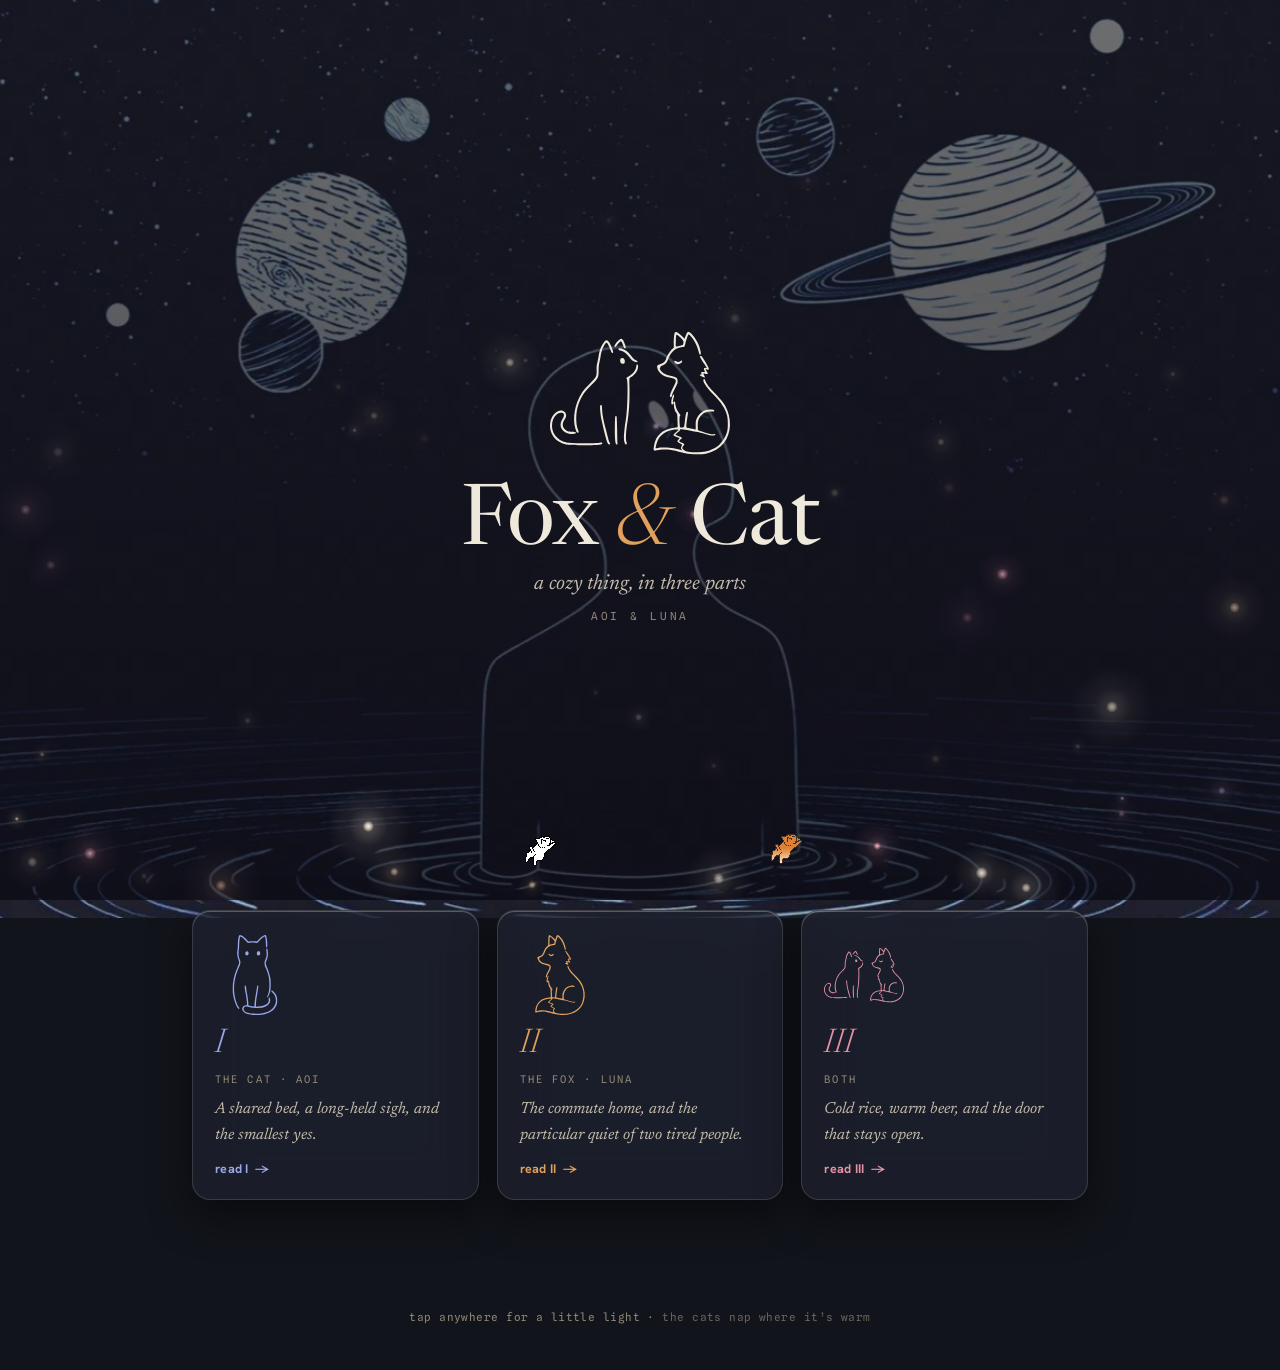
==== index.html @ b0383858 "Add files via upload" ====
<!DOCTYPE html>
<html lang="en">
<head>
<meta charset="utf-8">
<meta name="viewport" content="width=device-width, initial-scale=1">
<title>Fox &amp; Cat</title>
<meta name="description" content="Fox & Cat — a cozy thing, in three parts.">
<link rel="preconnect" href="https://fonts.googleapis.com">
<link rel="preconnect" href="https://fonts.gstatic.com" crossorigin>
<link href="https://fonts.googleapis.com/css2?family=Hanken+Grotesk:wght@400;500;600;700;800&family=Newsreader:ital,opsz,wght@0,6..72,300..600;1,6..72,300..500&family=Spline+Sans+Mono:wght@400;500;600&display=swap" rel="stylesheet">
<link rel="stylesheet" href="css/theme.css">
</head>
<body>
  <script src="js/art.js"></script>
  <script src="js/fireflies.js"></script>
  <script src="js/neko.js"></script>
  <script src="js/landing.js"></script>
</body>
</html>
---- css/theme.css ----
/* =====================================================================
   Fox & Cat — theme
   Glass + colour theming lifted from PaperNotes (paper theme removed),
   retuned for a cozy dark reading experience layered over live wallpapers.
   ===================================================================== */

*{ box-sizing:border-box; }
html,body{ margin:0; padding:0; }
html{ scroll-behavior:smooth; }

:root{
  --ui:'Hanken Grotesk',system-ui,-apple-system,sans-serif;
  --read:'Newsreader',Georgia,serif;
  --mono:'Spline Sans Mono',ui-monospace,monospace;

  /* cozy dark base — the wallpaper shows behind everything; these tint the glass */
  --canvas:#12141b;
  --ink:#efe9dc;
  --ink-soft:#c4bcab;
  --ink-faint:#8f8776;
  --edge:rgba(239,233,220,.14);
  --edge2:rgba(239,233,220,.08);
  --shadow:rgba(0,0,0,.5);

  /* accent — overwritten per chapter by the mood engine */
  --accent:#e0a15c;
  --accent-soft:rgba(224,161,92,.16);

  /* glass panels: translucent, blurred, with an inset highlight */
  --panelS:#1b1e27;
  --cardS:#20242f;
  --panel: color-mix(in oklab, var(--panelS) 62%, transparent);
  --card:  color-mix(in oklab, var(--cardS) 66%, transparent);
  --blur:26px; --sat:1.7;
  --glass-hi: inset 0 1px 0 color-mix(in oklab, #fff 26%, transparent), 0 14px 40px var(--shadow);

  --fs:1;
  -webkit-font-smoothing:antialiased;
  text-rendering:optimizeLegibility;
}

body{
  background:var(--canvas);
  color:var(--ink);
  font-family:var(--ui);
  min-height:100vh;
  overflow-x:hidden;
}

::selection{ background:var(--accent-soft); }
::-webkit-scrollbar{ width:10px; height:10px; }
::-webkit-scrollbar-thumb{ background:var(--edge); border-radius:8px; border:2px solid transparent; background-clip:padding-box; }
::-webkit-scrollbar-thumb:hover{ background:var(--ink-faint); background-clip:padding-box; }

/* ---- background layers driven by the mood engine ------------------- */
.wall{
  position:fixed; inset:0; z-index:0;
  background-size:cover; background-position:center;
  will-change:opacity; opacity:0;
  transition:opacity 1.25s ease;
  transform:scale(1.04); /* tiny overscan so edges never show during parallax */
}
#scrim{
  position:fixed; inset:0; z-index:1; pointer-events:none;
  transition:background 1.1s ease;
}
#firefly-canvas{
  position:fixed; inset:0; z-index:2; pointer-events:none;
}

/* the reading column & chrome sit above */
.stage{ position:relative; z-index:3; }

/* ---- thin reading-progress bar ------------------------------------- */
#progress{
  position:fixed; top:0; left:0; height:2px; width:0%;
  background:var(--accent); z-index:20;
  box-shadow:0 0 10px var(--accent);
  transition:width .12s linear, background 1s ease;
}

/* ---- top bar ------------------------------------------------------- */
.topbar{
  position:fixed; top:0; left:0; right:0; z-index:15;
  display:flex; align-items:center; gap:12px;
  height:52px; padding:0 18px;
  background:linear-gradient(180deg, color-mix(in oklab,var(--panelS) 55%,transparent), transparent);
  backdrop-filter:blur(8px);
}
.topbar .home{
  display:inline-flex; align-items:center; gap:9px;
  color:var(--ink); text-decoration:none;
  font-weight:700; font-size:15px; letter-spacing:-.01em;
  padding:6px 8px; border-radius:9px;
}
.topbar .home:hover{ color:var(--accent); }
.topbar .home .glyph{ width:22px; height:22px; color:var(--accent); display:flex; }
.topbar .spacer{ flex:1; }
.topbar .cc{
  font-family:var(--mono); font-size:11px; letter-spacing:.14em; text-transform:uppercase;
  color:var(--ink-faint);
}

/* =====================================================================
   READER
   ===================================================================== */
.reader{
  max-width:720px;
  margin:0 auto;
  padding:120px 28px 40px;
  animation:rise .5s ease both;
}

/* chapter hero */
.hero{ text-align:center; margin:8px 0 40px; }
.hero .numeral{
  font-family:var(--read); font-weight:300; font-style:italic;
  font-size:clamp(56px,12vw,104px); line-height:.9;
  color:var(--accent); letter-spacing:.02em;
  filter:drop-shadow(0 4px 24px var(--accent-soft));
}
.hero .kicker{
  font-family:var(--mono); font-size:12px; letter-spacing:.28em; text-transform:uppercase;
  color:var(--ink-faint); margin:14px 0 6px;
}
.hero .tagline{
  font-family:var(--read); font-style:italic; font-size:19px;
  color:var(--ink-soft); max-width:38ch; margin:0 auto;
}
.hero .art{ width:132px; height:132px; margin:6px auto 4px; color:var(--ink); }
.hero .art svg{ width:100%; height:100%; overflow:visible; }
.float{ animation:float 7s ease-in-out infinite; }
.float.slow{ animation-duration:9s; }

/* the glass reading page */
.page{
  background:var(--card);
  border:1px solid var(--edge);
  border-radius:18px;
  box-shadow:var(--glass-hi);
  backdrop-filter:blur(var(--blur)) saturate(var(--sat));
  -webkit-backdrop-filter:blur(var(--blur)) saturate(var(--sat));
  padding:44px clamp(22px,5vw,52px);
}

/* ---- markdown reading typography (from PaperNotes .md) -------------- */
.md{ font-family:var(--read); color:var(--ink); font-size:calc(19.5px*var(--fs)); line-height:1.8; }
.md > *:first-child{ margin-top:0; }
.md p{ margin:0 0 1.15em; }
.md strong{ font-weight:600; color:var(--ink); }
.md em{ font-style:italic; }
.md del{ color:var(--ink-faint); }
.md h1,.md h2,.md h3{ font-family:var(--read); font-weight:560; line-height:1.25; letter-spacing:-.01em; text-wrap:balance; }
.md h2{ font-size:1.4em; margin:1.7em 0 .5em; }
.md a{ color:var(--accent); text-decoration-color:var(--accent-soft); text-underline-offset:3px; }
.md a:hover{ text-decoration-color:var(--accent); }
.md blockquote{
  margin:1.4em 0; padding:.2em 0 .2em 1.3em;
  border-left:2px solid var(--accent); color:var(--ink-soft); font-style:italic;
}

/* section breaks (--- in the md) become a cozy motif, per chapter */
.md hr{
  border:none; height:34px; margin:2.1em auto;
  background-repeat:no-repeat; background-position:center; background-size:auto 100%;
  opacity:.85;
}
/* the motif svg is injected per-chapter as a CSS var --divider (data-uri) */
.md hr{ background-image:var(--divider); }

/* first-letter warmth on the opening paragraph */
.md .lede::first-letter{
  font-size:3.1em; line-height:.8; float:left;
  padding:.06em .12em 0 0; color:var(--accent); font-weight:500;
}

/* end-of-chapter block */
.chapter-end{ margin:52px auto 8px; text-align:center; }
.chapter-end .curl{ width:120px; height:96px; margin:0 auto 10px; color:var(--ink-soft); }
.chapter-end .curl svg{ width:100%; height:100%; }
.chapter-end .fin{
  font-family:var(--mono); font-size:11px; letter-spacing:.3em; text-transform:uppercase;
  color:var(--ink-faint);
}

/* chapter navigation */
.chapnav{ display:flex; gap:14px; justify-content:center; flex-wrap:wrap; margin:34px 0 40px; }
.chapnav a{
  display:inline-flex; align-items:center; gap:9px;
  font-family:var(--ui); font-size:14px; font-weight:600;
  color:var(--ink); text-decoration:none;
  background:var(--panel); border:1px solid var(--edge); border-radius:11px;
  padding:11px 16px; backdrop-filter:blur(var(--blur));
  transition:border-color .18s, transform .18s;
}
.chapnav a:hover{ border-color:var(--accent); transform:translateY(-2px); }
.chapnav a .mini{ width:20px; height:20px; color:var(--accent); }
.chapnav a.ghost{ color:var(--ink-soft); }

/* =====================================================================
   LANDING
   ===================================================================== */
.cover{
  position:relative; z-index:3;
  min-height:100vh;
  display:flex; flex-direction:column; align-items:center; justify-content:center;
  padding:80px 24px 40px; text-align:center;
}
.cover .crest{ width:180px; height:150px; margin:0 auto 6px; color:var(--ink); }
.cover .crest svg{ width:100%; height:100%; overflow:visible; }
.cover h1{
  font-family:var(--read); font-weight:400;
  font-size:clamp(44px,9vw,84px); line-height:1;
  margin:8px 0 6px; letter-spacing:-.015em;
}
.cover h1 .amp{ color:var(--accent); font-style:italic; font-weight:300; }
.cover .sub{
  font-family:var(--read); font-style:italic; font-size:clamp(16px,2.6vw,21px);
  color:var(--ink-soft); max-width:34ch; margin:2px auto 4px;
}
.cover .byline{
  font-family:var(--mono); font-size:11px; letter-spacing:.26em; text-transform:uppercase;
  color:var(--ink-faint); margin-top:10px;
}

.chapters{
  position:relative; z-index:3;
  max-width:940px; margin:0 auto; padding:10px 22px 110px;
  display:grid; gap:18px;
  grid-template-columns:repeat(3,1fr);
}
@media (max-width:820px){ .chapters{ grid-template-columns:1fr; max-width:460px; } }

.ch-card{
  display:flex; flex-direction:column; gap:12px;
  text-decoration:none; color:var(--ink);
  background:var(--card); border:1px solid var(--edge); border-radius:18px;
  box-shadow:var(--glass-hi);
  backdrop-filter:blur(var(--blur)) saturate(var(--sat));
  -webkit-backdrop-filter:blur(var(--blur)) saturate(var(--sat));
  padding:24px 22px 22px;
  transition:transform .22s ease, border-color .22s ease;
}
.ch-card:hover{ transform:translateY(-5px); border-color:var(--c,var(--accent)); }
.ch-card .art{ width:80px; height:80px; color:var(--c,var(--ink)); }
.ch-card .art svg{ width:100%; height:100%; overflow:visible; }
.ch-card .num{
  font-family:var(--read); font-style:italic; font-weight:300; font-size:34px;
  color:var(--c,var(--accent)); line-height:1;
}
.ch-card .who{
  font-family:var(--mono); font-size:10.5px; letter-spacing:.2em; text-transform:uppercase;
  color:var(--ink-faint);
}
.ch-card .teaser{
  font-family:var(--read); font-style:italic; font-size:16px; line-height:1.6; color:var(--ink-soft);
  margin:0;
}
.ch-card .go{
  margin-top:auto; font-family:var(--ui); font-size:12.5px; font-weight:700; letter-spacing:.02em;
  color:var(--c,var(--accent)); display:inline-flex; align-items:center; gap:7px;
}

.cover-foot{
  position:relative; z-index:3; text-align:center; padding:0 20px 46px;
  font-family:var(--mono); font-size:11px; color:var(--ink-faint); letter-spacing:.04em;
}
.cover-foot .km{ opacity:.7; }

/* =====================================================================
   motion
   ===================================================================== */
@keyframes rise{ from{opacity:0; transform:translateY(10px)} to{opacity:1; transform:none} }
@keyframes float{ 0%,100%{transform:translateY(0)} 50%{transform:translateY(-9px)} }
@keyframes drift{ 0%,100%{transform:translateY(0) rotate(-1deg)} 50%{transform:translateY(-6px) rotate(1deg)} }
@keyframes blink{ 0%,92%,100%{transform:scaleY(1)} 96%{transform:scaleY(.1)} }
.tail{ transform-origin:left center; animation:drift 6s ease-in-out infinite; }

/* the sleepy neko element */
.oneko{
  position:fixed; width:32px; height:32px; z-index:5;
  image-rendering:pixelated; pointer-events:none;
  background-repeat:no-repeat;
}

@media (prefers-reduced-motion:reduce){
  *{ animation-duration:.001ms !important; transition-duration:.001ms !important; }
  .wall{ transition:opacity .2s ease; }
}

@media (max-width:640px){
  .reader{ padding:100px 16px 30px; }
  .page{ padding:30px 20px; border-radius:14px; }
  .md{ font-size:calc(18px*var(--fs)); }
}

/* inline-svg sizing for injected motifs */
.topbar .home .glyph svg,
.hero .art svg,
.chapter-end .curl svg,
.chapnav a .mini svg,
.ch-card .art svg,
.cover .crest svg{ width:100%; height:100%; display:block; }
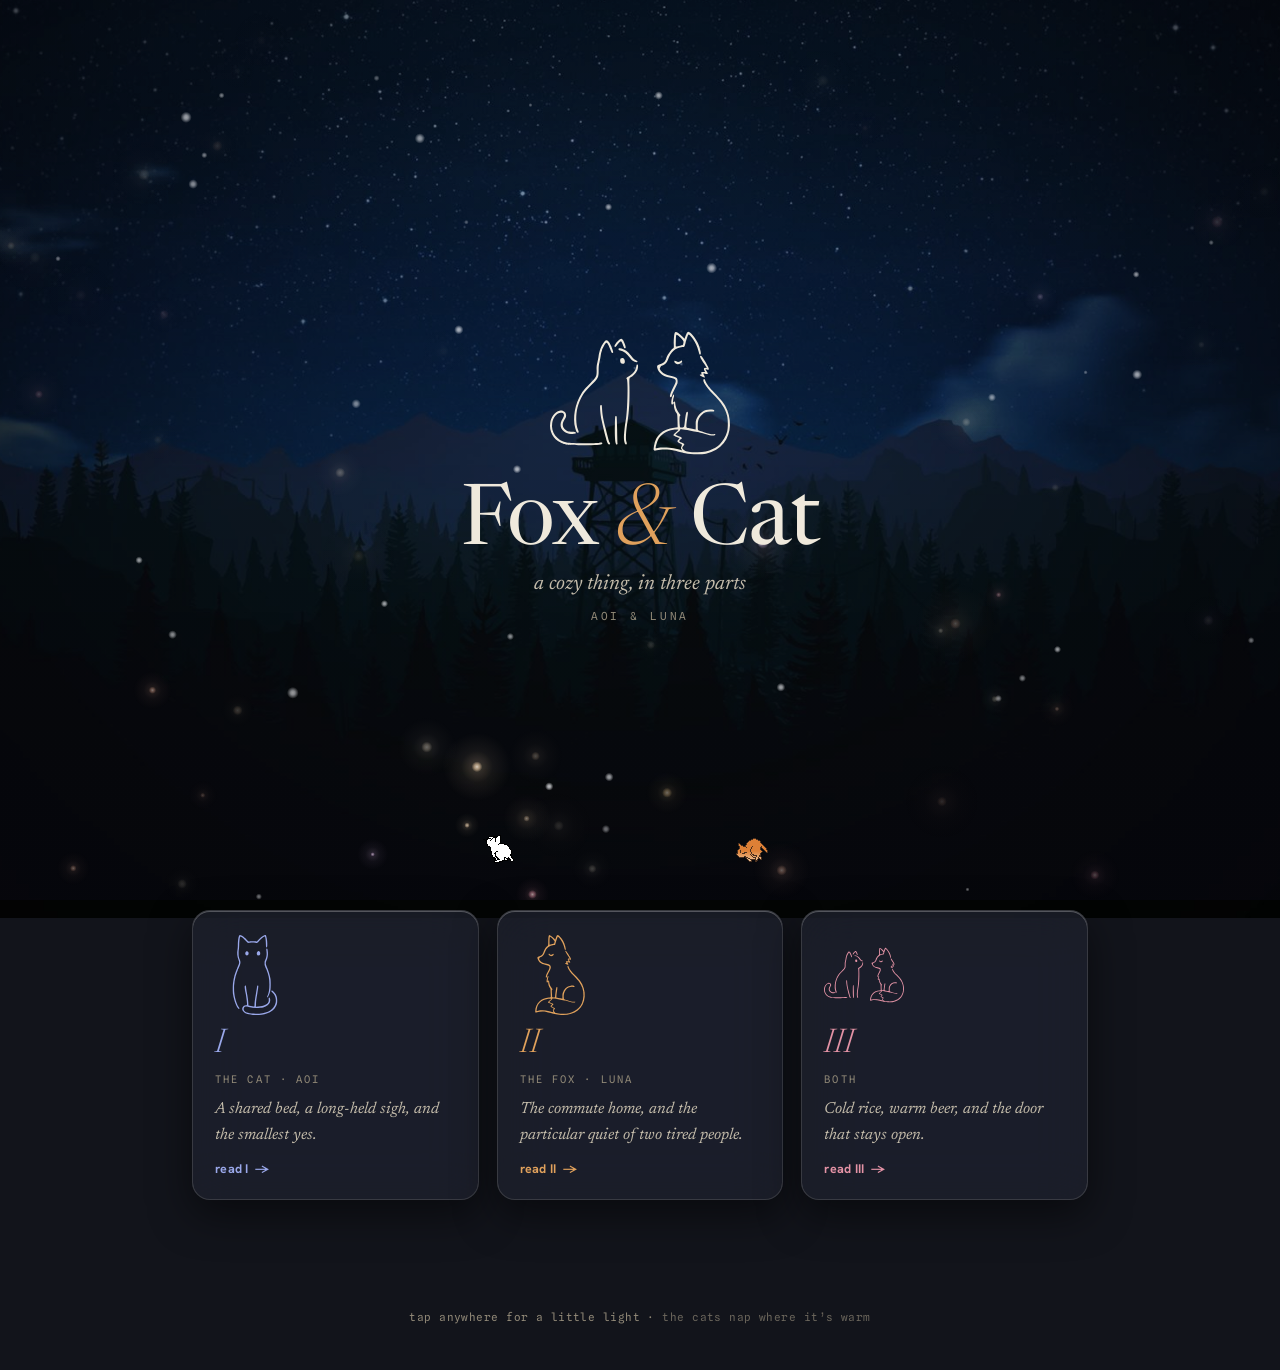
==== commit a686c64e: "Add files via upload" ====
--- a/index.html
+++ b/index.html
@@ -13,6 +13,7 @@
 <body>
   <script src="js/art.js"></script>
   <script src="js/fireflies.js"></script>
+  <script src="js/weather.js"></script>
   <script src="js/neko.js"></script>
   <script src="js/landing.js"></script>
 </body>
--- a/css/theme.css
+++ b/css/theme.css
@@ -301,3 +301,24 @@
 .chapnav a .mini svg,
 .ch-card .art svg,
 .cover .crest svg{ width:100%; height:100%; display:block; }
+
+/* weather (rain/snow) sits just under the fireflies */
+#weather-canvas{ position:fixed; inset:0; z-index:2; pointer-events:none; }
+
+/* ambient sound toggle */
+.sound-toggle{
+  position:fixed; right:16px; bottom:16px; z-index:30;
+  width:40px; height:40px; border-radius:50%;
+  display:grid; place-items:center; cursor:pointer;
+  color:var(--ink); 
+  background:color-mix(in srgb, var(--panel) 72%, transparent);
+  border:1px solid var(--edge);
+  backdrop-filter:blur(10px) saturate(1.2); -webkit-backdrop-filter:blur(10px) saturate(1.2);
+  box-shadow:0 6px 20px rgba(0,0,0,0.28);
+  transition:transform .2s ease, opacity .2s ease, color .2s ease;
+  opacity:0.6;
+}
+.sound-toggle:hover{ transform:translateY(-1px); opacity:1; }
+.sound-toggle[data-on="1"]{ color:var(--accent); opacity:0.92; }
+.sound-toggle svg{ width:20px; height:20px; }
+@media (max-width:640px){ .sound-toggle{ right:12px; bottom:12px; } }
